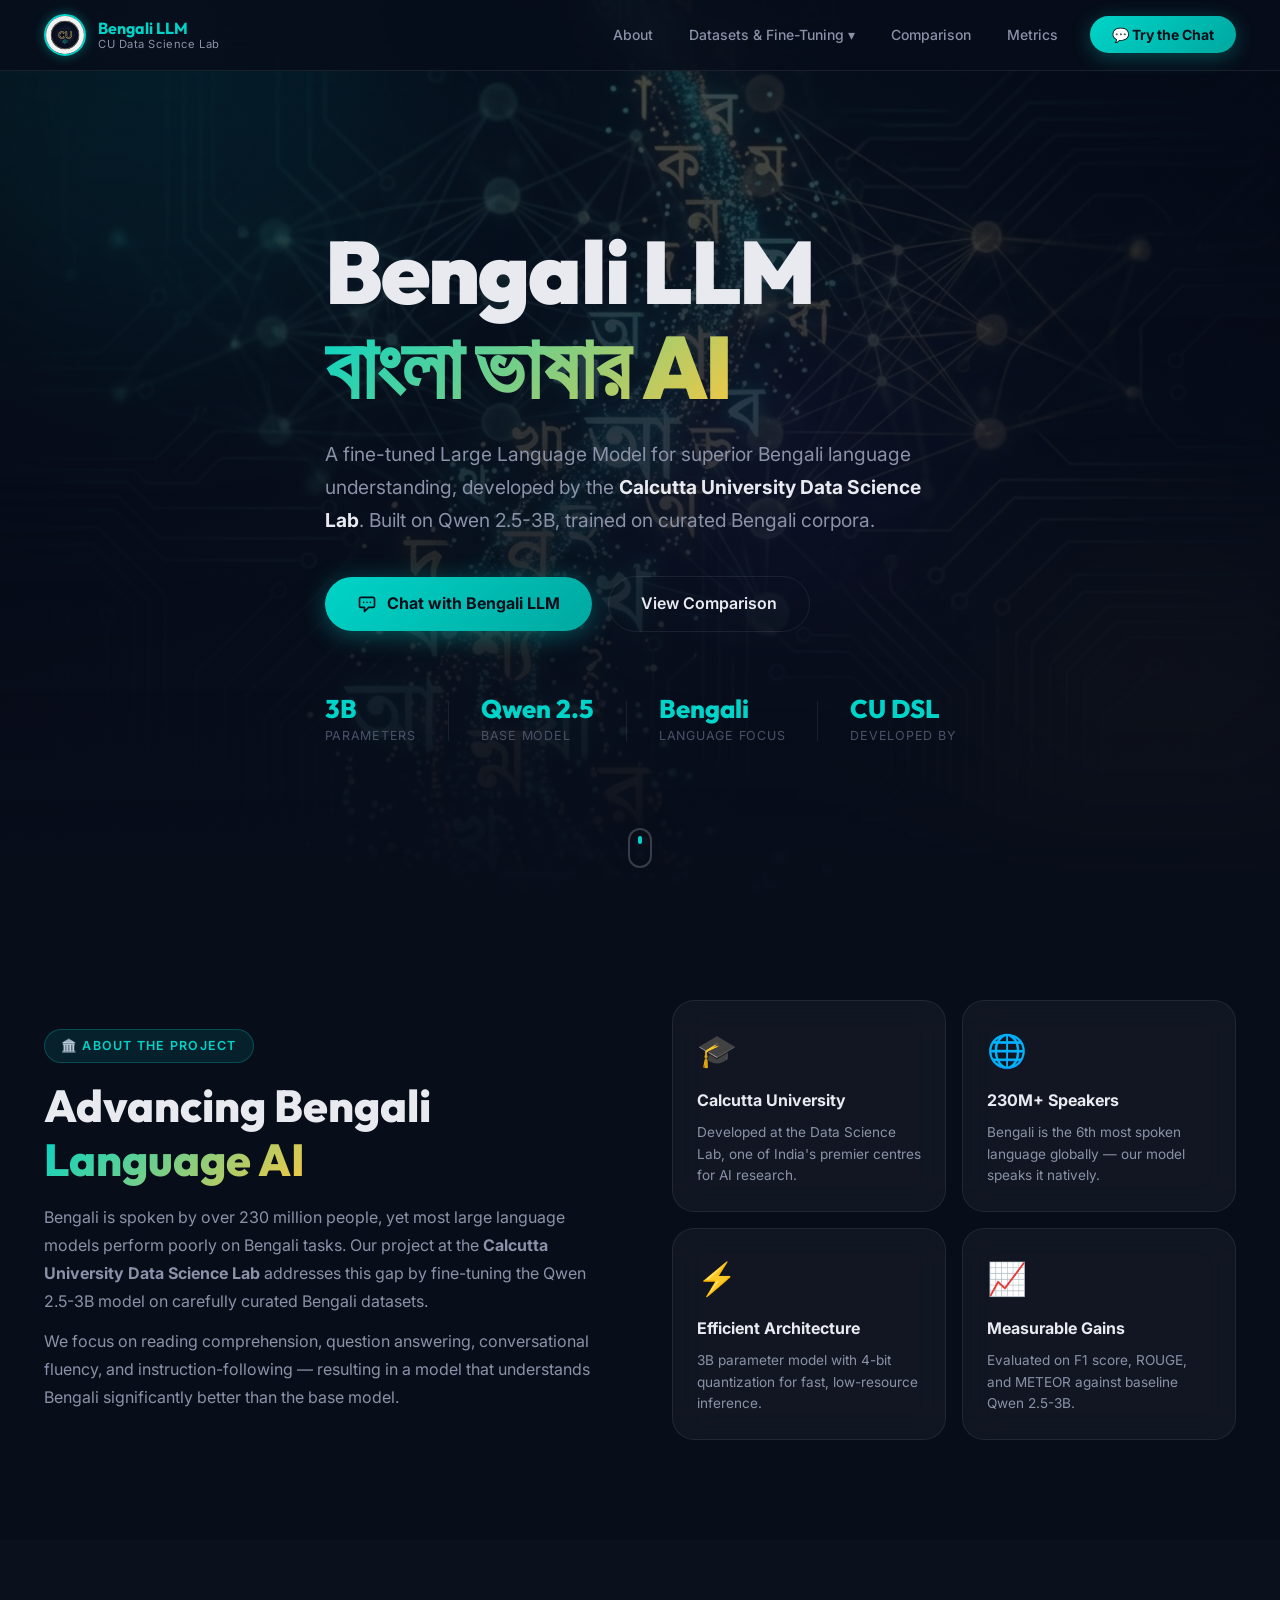
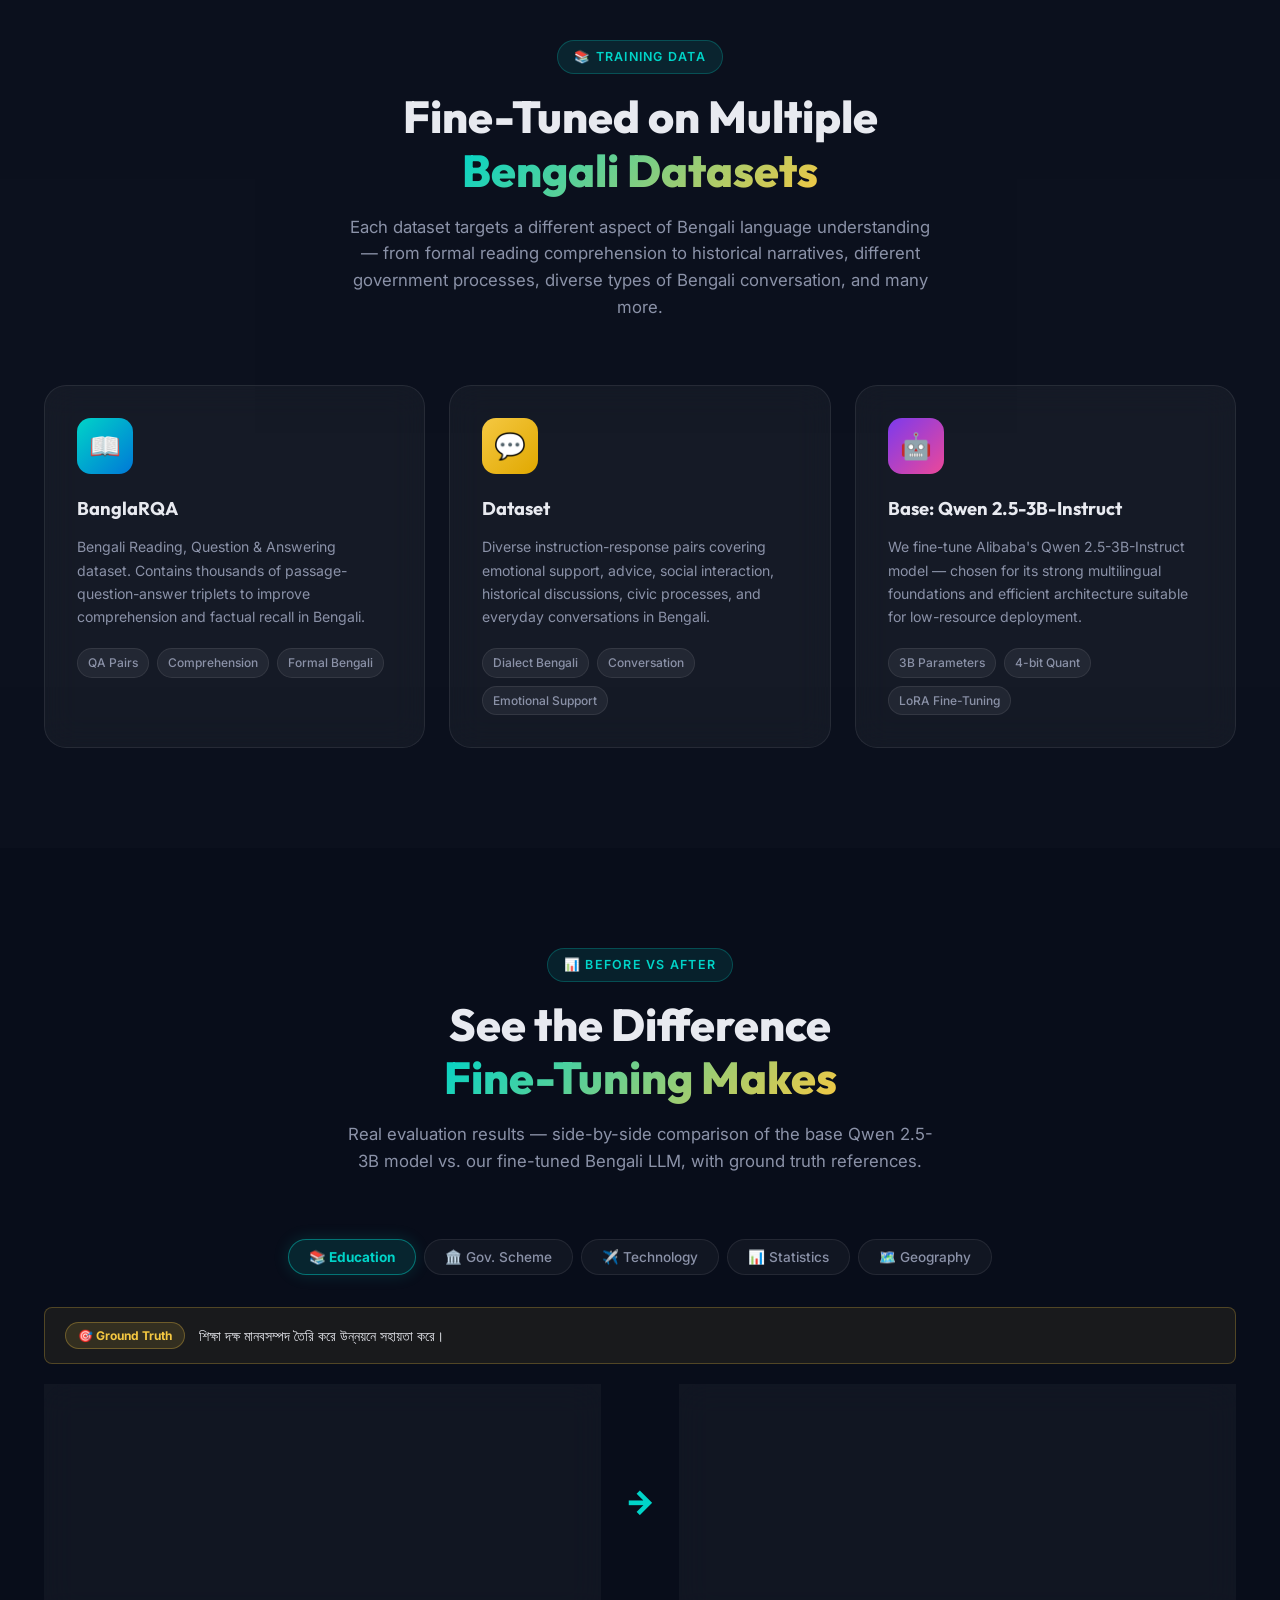
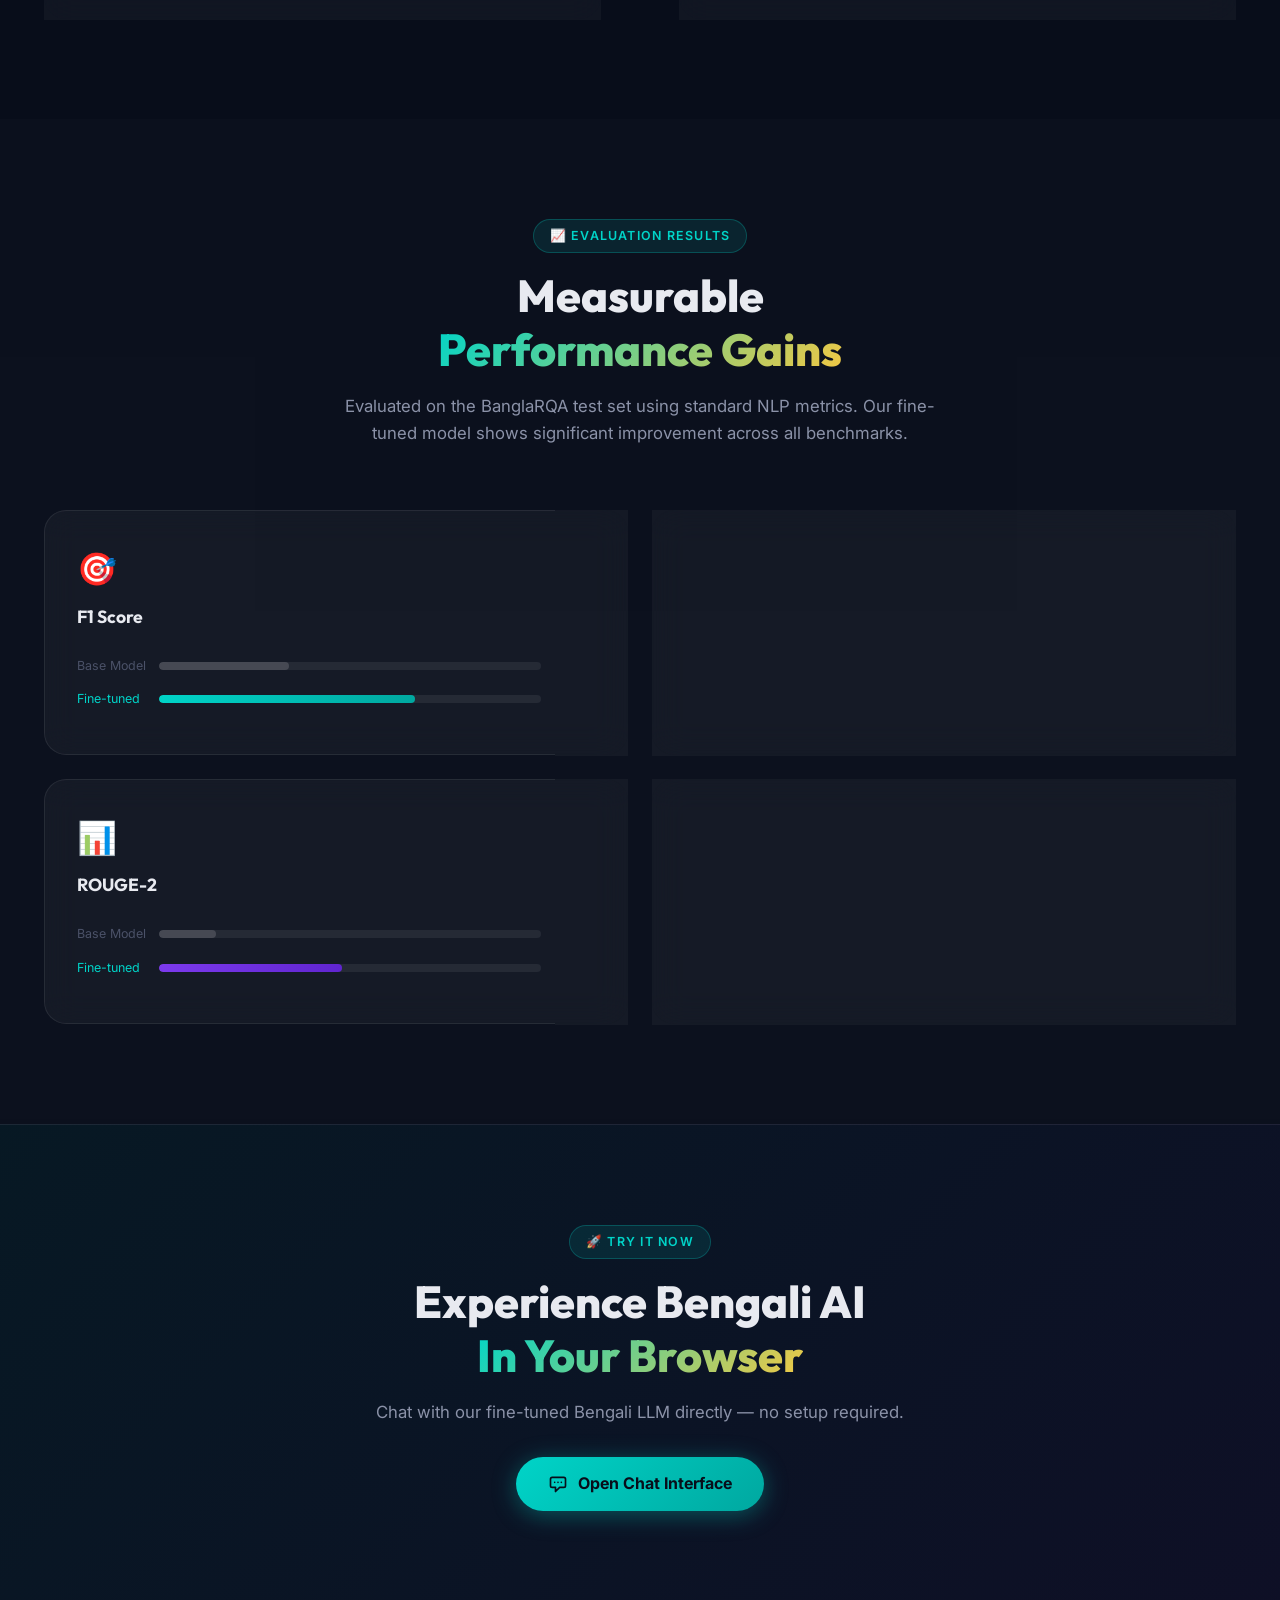
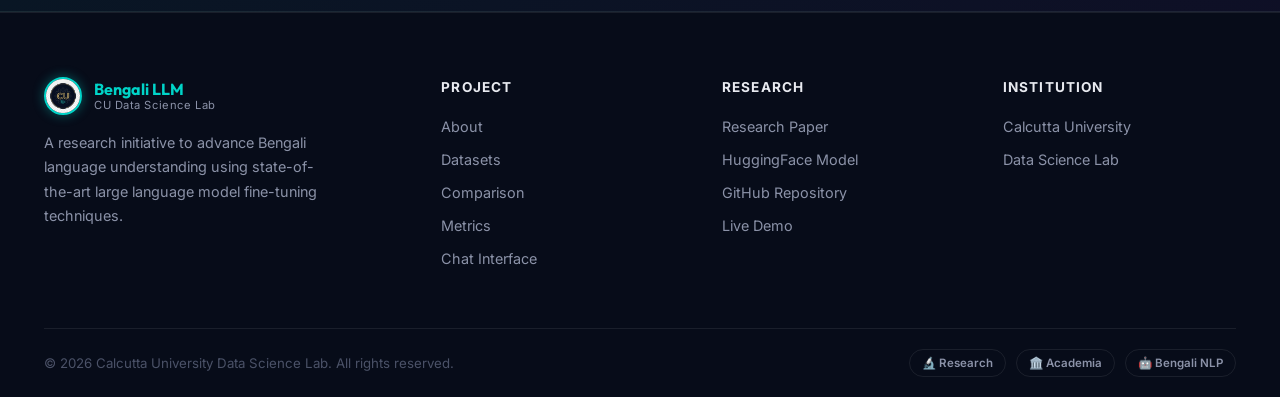
==== pages/index.html @ eea2004f "Frontend code" ====
<!DOCTYPE html>
<html lang="en">
<head>
  <meta charset="UTF-8" />
  <meta name="viewport" content="width=device-width, initial-scale=1.0" />
  <meta name="description" content="Bengali LLM — A fine-tuned large language model for Bengali language understanding, developed by the Calcutta University Data Science Lab." />
  <title>Bengali LLM | Calcutta University Data Science Lab</title>
  <link rel="stylesheet" href="../styles/styles.css" />
  <link rel="stylesheet" href="../styles/landing.css" />
</head>
<body>

<!-- ── Background Blobs ──────────────────────────────────── -->
<div class="bg-blobs" aria-hidden="true">
  <div class="blob blob-1"></div>
  <div class="blob blob-2"></div>
  <div class="blob blob-3"></div>
</div>

<!-- ── Navigation ────────────────────────────────────────── -->
<nav class="navbar" id="navbar" role="navigation" aria-label="Main navigation">
  <div class="container nav-inner">
    <a href="index.html" class="nav-logo" id="nav-logo">
      <img src="../assets/cu-logo.png" alt="Calcutta University Logo" id="nav-logo-img" />
      <div class="nav-logo-text">
        <span>Bengali LLM</span>
        <span>CU Data Science Lab</span>
      </div>
    </a>
    <ul class="nav-menu" id="nav-menu" role="menubar">
      <li class="nav-item" role="none">
        <a href="#about" class="nav-link" role="menuitem">About</a>
      </li>
      <li class="nav-item" role="none">
        <a href="#datasets" class="nav-link" role="menuitem" aria-haspopup="true">
          Datasets &amp; Fine-Tuning ▾
        </a>
        <div class="dropdown-menu" role="menu" aria-label="Datasets submenu">
          <a href="#datasets" class="dropdown-item" role="menuitem" id="dd-banglarqa">
            <div class="dropdown-item-icon">📚</div>
            <div class="dropdown-item-text">
              <strong>BanglaRQA Dataset</strong>
              <span>Bengali reading comprehension &amp; QA pairs</span>
            </div>
          </a>
          <a href="#datasets" class="dropdown-item" role="menuitem" id="dd-comm">
            <div class="dropdown-item-icon">💬</div>
            <div class="dropdown-item-text">
              <strong>Bengali Instruction Dataset</strong>
              <span>Diverse Bengali conversations &amp; instructions</span>
            </div>
          </a>
          <a href="#datasets" class="dropdown-item" role="menuitem" id="dd-alpaca">
            <div class="dropdown-item-icon">🦙</div>
            <div class="dropdown-item-text">
              <strong>Alpaca-Style Instructions</strong>
              <span>Instruction-following fine-tuning data</span>
            </div>
          </a>
          <a href="#datasets" class="dropdown-item" role="menuitem" id="dd-model">
            <div class="dropdown-item-icon">🤖</div>
            <div class="dropdown-item-text">
              <strong>Base Model: Qwen 2.5-3B</strong>
              <span>Fine-tuned on Bengali corpora</span>
            </div>
          </a>
        </div>
      </li>
      <li class="nav-item" role="none">
        <a href="#comparison" class="nav-link" role="menuitem">Comparison</a>
      </li>
      <li class="nav-item" role="none">
        <a href="#metrics" class="nav-link" role="menuitem">Metrics</a>
      </li>
      <li role="none">
        <a href="chat.html" class="btn-chat-nav" id="nav-chat-btn" role="menuitem">
          💬 Try the Chat
        </a>
      </li>
    </ul>
    <button class="hamburger" id="hamburger-btn" aria-label="Open menu" aria-expanded="false">
      <span></span><span></span><span></span>
    </button>
  </div>
</nav>

<!-- Mobile Nav Overlay -->
<div class="mobile-overlay" id="mobile-overlay" aria-hidden="true">
  <button class="mobile-close" id="mobile-close-btn" aria-label="Close menu">✕</button>
  <ul>
    <li><a href="#about"      class="mobile-link" id="m-about">About</a></li>
    <li><a href="#datasets"   class="mobile-link" id="m-datasets">Datasets &amp; Fine-Tuning</a></li>
    <li><a href="#comparison" class="mobile-link" id="m-comparison">Comparison</a></li>
    <li><a href="#metrics"    class="mobile-link" id="m-metrics">Metrics</a></li>
    <li><a href="chat.html"   class="btn-primary mobile-cta" id="m-chat">💬 Try the Chat</a></li>
  </ul>
</div>

<main>

  <!-- ── Hero ──────────────────────────────────────────────── -->
  <section class="hero-section" id="home" aria-label="Hero">
    <div class="hero-bg">
      <img src="../assets/hero-banner.png" alt="" aria-hidden="true" id="hero-bg-img" />
      <div class="hero-overlay"></div>
    </div>
    <div class="container hero-content">
      <h1 class="hero-title animate-fade-up delay-1">
        Bengali LLM<br />
        <span class="gradient-text">বাংলা ভাষার AI</span>
      </h1>
      <p class="hero-subtitle animate-fade-up delay-2">
        A fine-tuned Large Language Model for superior Bengali language understanding,
        developed by the <strong>Calcutta University Data Science Lab</strong>.
        Built on Qwen 2.5-3B, trained on curated Bengali corpora.
      </p>
      <div class="hero-actions animate-fade-up delay-3">
        <a href="chat.html" class="btn-primary" id="hero-chat-btn">
          <svg width="20" height="20" fill="none" viewBox="0 0 24 24" stroke="currentColor"><path stroke-linecap="round" stroke-linejoin="round" stroke-width="2" d="M8 10h.01M12 10h.01M16 10h.01M9 16H5a2 2 0 01-2-2V6a2 2 0 012-2h14a2 2 0 012 2v8a2 2 0 01-2 2h-5l-5 5v-5z"/></svg>
          Chat with Bengali LLM
        </a>
        <a href="#comparison" class="btn-secondary" id="hero-compare-btn">View Comparison</a>
      </div>
      <div class="hero-stats animate-fade-up delay-4">
        <div class="hero-stat">
          <span class="hero-stat-val">3B</span>
          <span class="hero-stat-label">Parameters</span>
        </div>
        <div class="hero-stat-divider"></div>
        <div class="hero-stat">
          <span class="hero-stat-val">Qwen 2.5</span>
          <span class="hero-stat-label">Base Model</span>
        </div>
        <div class="hero-stat-divider"></div>
        <div class="hero-stat">
          <span class="hero-stat-val">Bengali</span>
          <span class="hero-stat-label">Language Focus</span>
        </div>
        <div class="hero-stat-divider"></div>
        <div class="hero-stat">
          <span class="hero-stat-val">CU DSL</span>
          <span class="hero-stat-label">Developed By</span>
        </div>
      </div>
    </div>
    <div class="hero-scroll-indicator" aria-hidden="true"><span></span></div>
  </section>

  <!-- ── About ──────────────────────────────────────────────── -->
  <section class="section" id="about" aria-label="About">
    <div class="container">
      <div class="about-grid">
        <div class="about-text">
          <span class="section-label">🏛️ About the Project</span>
          <h2 class="section-title">Advancing Bengali<br /><span class="gradient-text">Language AI</span></h2>
          <p class="about-description">
            Bengali is spoken by over 230 million people, yet most large language models
            perform poorly on Bengali tasks. Our project at the <strong>Calcutta University
            Data Science Lab</strong> addresses this gap by fine-tuning the Qwen 2.5-3B
            model on carefully curated Bengali datasets.
          </p>
          <p class="about-description" style="margin-top:12px;">
            We focus on reading comprehension, question answering, conversational fluency,
            and instruction-following — resulting in a model
            that understands Bengali significantly better than the base model.
          </p>
        </div>
        <div class="about-cards">
          <div class="about-card glass-card" id="about-card-1">
            <div class="about-card-icon">🎓</div>
            <h3>Calcutta University</h3>
            <p>Developed at the Data Science Lab, one of India's premier centres for AI research.</p>
          </div>
          <div class="about-card glass-card" id="about-card-2">
            <div class="about-card-icon">🌐</div>
            <h3>230M+ Speakers</h3>
            <p>Bengali is the 6th most spoken language globally — our model speaks it natively.</p>
          </div>
          <div class="about-card glass-card" id="about-card-3">
            <div class="about-card-icon">⚡</div>
            <h3>Efficient Architecture</h3>
            <p>3B parameter model with 4-bit quantization for fast, low-resource inference.</p>
          </div>
          <div class="about-card glass-card" id="about-card-4">
            <div class="about-card-icon">📈</div>
            <h3>Measurable Gains</h3>
            <p>Evaluated on F1 score, ROUGE, and METEOR against baseline Qwen 2.5-3B.</p>
          </div>
        </div>
      </div>
    </div>
  </section>

  <!-- ── Datasets ────────────────────────────────────────────── -->
  <section class="section section-alt" id="datasets" aria-label="Datasets and fine-tuning">
    <div class="container">
      <div class="section-header center">
        <span class="section-label">📚 Training Data</span>
        <h2 class="section-title">Fine-Tuned on Multiple<br /><span class="gradient-text">Bengali Datasets</span></h2>
        <p class="section-subtitle center-text">
          Each dataset targets a different aspect of Bengali language understanding —
          from formal reading comprehension to historical narratives, different government
          processes, diverse types of Bengali conversation, and many more.
        </p>
      </div>
      <div class="datasets-grid">
        <div class="dataset-card glass-card" id="dataset-banglarqa">
          <div class="dataset-badge">Primary Dataset</div>
          <div class="dataset-icon" style="background: linear-gradient(135deg,#00d4c8,#0078d7);">📖</div>
          <h3>BanglaRQA</h3>
          <p>Bengali Reading, Question &amp; Answering dataset. Contains thousands of passage-question-answer triplets to improve comprehension and factual recall in Bengali.</p>
          <div class="dataset-tags">
            <span class="tag">QA Pairs</span>
            <span class="tag">Comprehension</span>
            <span class="tag">Formal Bengali</span>
          </div>
        </div>
        <div class="dataset-card glass-card" id="dataset-comm">
          <div class="dataset-icon" style="background: linear-gradient(135deg,#f5c842,#e0a800);">💬</div>
          <h3>Dataset</h3>
          <p>Diverse instruction-response pairs covering emotional support, advice, social interaction,
             historical discussions, civic processes, and everyday conversations in Bengali.</p>
          <div class="dataset-tags">
            <span class="tag">Dialect Bengali</span>
            <span class="tag">Conversation</span>
            <span class="tag">Emotional Support</span>
          </div>
        </div>
        <div class="dataset-card glass-card" id="dataset-model">
          <div class="dataset-icon" style="background: linear-gradient(135deg,#7c3aed,#ec4899);">🤖</div>
          <h3>Base: Qwen 2.5-3B-Instruct</h3>
          <p>We fine-tune Alibaba's Qwen 2.5-3B-Instruct model — chosen for its strong multilingual foundations and efficient architecture suitable for low-resource deployment.</p>
          <div class="dataset-tags">
            <span class="tag">3B Parameters</span>
            <span class="tag">4-bit Quant</span>
            <span class="tag">LoRA Fine-Tuning</span>
          </div>
        </div>
      </div>
    </div>
  </section>

  <!-- ── Comparison ─────────────────────────────────────────── -->
  <section class="section" id="comparison" aria-label="Before vs after comparison">
    <div class="container">
      <div class="section-header center">
        <span class="section-label">📊 Before vs After</span>
        <h2 class="section-title">See the Difference<br /><span class="gradient-text">Fine-Tuning Makes</span></h2>
        <p class="section-subtitle center-text">
          Real evaluation results — side-by-side comparison of the base Qwen 2.5-3B
          model vs. our fine-tuned Bengali LLM, with ground truth references.
        </p>
      </div>

      <!-- Tabs -->
      <div class="comp-tabs" role="tablist" aria-label="Comparison examples">
        <button class="comp-tab active" id="comp-tab-1" role="tab" aria-selected="true"  aria-controls="comp-panel-1" data-tab="1">📚 Education</button>
        <button class="comp-tab"        id="comp-tab-2" role="tab" aria-selected="false" aria-controls="comp-panel-2" data-tab="2">🏛️ Gov. Scheme</button>
        <button class="comp-tab"        id="comp-tab-3" role="tab" aria-selected="false" aria-controls="comp-panel-3" data-tab="3">✈️ Technology</button>
        <button class="comp-tab"        id="comp-tab-4" role="tab" aria-selected="false" aria-controls="comp-panel-4" data-tab="4">📊 Statistics</button>
        <button class="comp-tab"        id="comp-tab-5" role="tab" aria-selected="false" aria-controls="comp-panel-5" data-tab="5">🗺️ Geography</button>
      </div>

      <!-- Panel 1 · Education (Q1) ─────────────────────────── -->
      <div class="comp-panel active" id="comp-panel-1" role="tabpanel" aria-labelledby="comp-tab-1">
        <div class="comp-ground-truth">
          <span class="gt-label">🎯 Ground Truth</span>
          <span class="gt-text">শিক্ষা দক্ষ মানবসম্পদ তৈরি করে উন্নয়নে সহায়তা করে।</span>
        </div>
        <div class="comp-cards">
          <div class="comp-card glass-card before">
            <div class="comp-card-header">
              <span class="comp-label before-label">⚠️ Before Fine-Tuning</span>
              <span class="comp-model">Qwen 2.5-3B Base</span>
            </div>
            <div class="comp-prompt"><strong>Q:</strong> পশ্চিমবঙ্গের উন্নয়নে শিক্ষার ভূমিকা কী নামে পরিচিত?</div>
            <div class="comp-response">
              <p>পশ্চিমবঙ্গের উন্নয়নে শিক্ষার ভূমিকা <strong>"সৌন্দর্য"</strong> নামে পরিচিত।</p>
              <div class="comp-issues">
                <span>⚠️ Hallucination</span>
                <span>⚠️ Factually wrong</span>
                <span>⚠️ Nonsensical answer</span>
              </div>
            </div>
          </div>
          <div class="comp-arrow" aria-hidden="true">→</div>
          <div class="comp-card glass-card after">
            <div class="comp-card-header">
              <span class="comp-label after-label">✅ After Fine-Tuning</span>
              <span class="comp-model">Bengali LLM (CU DSL)</span>
            </div>
            <div class="comp-prompt"><strong>Q:</strong> পশ্চিমবঙ্গের উন্নয়নে শিক্ষার ভূমিকা কী নামে পরিচিত?</div>
            <div class="comp-response">
              <p>শিক্ষা দক্ষ মানবসম্পদ তৈরি করে উন্নয়নে সহায়তা করে।</p>
              <div class="comp-gains">
                <span>✅ Exact match</span>
                <span>✅ Factually correct</span>
                <span>✅ Pure Bengali</span>
              </div>
            </div>
          </div>
        </div>
      </div>

      <!-- Panel 2 · Gov. Scheme (Q2) ──────────────────────── -->
      <div class="comp-panel" id="comp-panel-2" role="tabpanel" aria-labelledby="comp-tab-2" hidden>
        <div class="comp-ground-truth">
          <span class="gt-label">🎯 Ground Truth</span>
          <span class="gt-text">রূপশ্রী প্রকল্প হলো দরিদ্র পরিবারের মেয়েদের বিবাহ সহায়তা প্রকল্প।</span>
        </div>
        <div class="comp-cards">
          <div class="comp-card glass-card before">
            <div class="comp-card-header">
              <span class="comp-label before-label">⚠️ Before Fine-Tuning</span>
              <span class="comp-model">Qwen 2.5-3B Base</span>
            </div>
            <div class="comp-prompt"><strong>Q:</strong> রূপশ্রী প্রকল্প কী নামে পরিচিত?</div>
            <div class="comp-response">
              <p>রূপশ্রী প্রকল্প জয়প্রabinath Thakur কর্তৃক পরিচিত <strong>"জয়প্রabinath Thakur প্রকল্প"</strong> নামে পরিচিত।</p>
              <div class="comp-issues">
                <span>⚠️ Garbled text</span>
                <span>⚠️ Hallucinated name</span>
                <span>⚠️ Completely wrong</span>
              </div>
            </div>
          </div>
          <div class="comp-arrow" aria-hidden="true">→</div>
          <div class="comp-card glass-card after">
            <div class="comp-card-header">
              <span class="comp-label after-label">✅ After Fine-Tuning</span>
              <span class="comp-model">Bengali LLM (CU DSL)</span>
            </div>
            <div class="comp-prompt"><strong>Q:</strong> রূপশ্রী প্রকল্প কী নামে পরিচিত?</div>
            <div class="comp-response">
              <p>রূপশ্রী প্রকল্প হলো দরিদ্র পরিবারের মেয়েদের বিবাহ সহায়তা প্রকল্প।</p>
              <div class="comp-gains">
                <span>✅ Exact match</span>
                <span>✅ Correct scheme info</span>
                <span>✅ No hallucination</span>
              </div>
            </div>
          </div>
        </div>
      </div>

      <!-- Panel 3 · Technology / AI (Q5) ─────────────────── -->
      <div class="comp-panel" id="comp-panel-3" role="tabpanel" aria-labelledby="comp-tab-3" hidden>
        <div class="comp-ground-truth">
          <span class="gt-label">🎯 Ground Truth</span>
          <span class="gt-text">নিরাপদ রুট নির্ধারণ এবং ঝুঁকি কমাতে সাহায্য করে।</span>
        </div>
        <div class="comp-cards">
          <div class="comp-card glass-card before">
            <div class="comp-card-header">
              <span class="comp-label before-label">⚠️ Before Fine-Tuning</span>
              <span class="comp-model">Qwen 2.5-3B Base</span>
            </div>
            <div class="comp-prompt"><strong>Q:</strong> কৃত্রিম বুদ্ধিমত্তা কীভাবে বিমান চলাচলে সাহায্য করে?</div>
            <div class="comp-response">
              <p>কৃত্রিম বুদ্ধিমত্তা বিমান চলাচলে সাহায্য করে এমন <strong>ইনস্টাগ্রাম এবং আইন্সপেরিয়াম অ্যালগরিদম</strong> ব্যবহার করে…</p>
              <div class="comp-issues">
                <span>⚠️ Fabricated terms</span>
                <span>⚠️ "Instagram" hallucination</span>
                <span>⚠️ Incoherent</span>
              </div>
            </div>
          </div>
          <div class="comp-arrow" aria-hidden="true">→</div>
          <div class="comp-card glass-card after">
            <div class="comp-card-header">
              <span class="comp-label after-label">✅ After Fine-Tuning</span>
              <span class="comp-model">Bengali LLM (CU DSL)</span>
            </div>
            <div class="comp-prompt"><strong>Q:</strong> কৃত্রিম বুদ্ধিমত্তা কীভাবে বিমান চলাচলে সাহায্য করে?</div>
            <div class="comp-response">
              <p>নিরাপদ রুট নির্ধারণ এবং ঝুঁকি কমাতে সাহায্য করে।</p>
              <div class="comp-gains">
                <span>✅ Exact match</span>
                <span>✅ Precise &amp; factual</span>
                <span>✅ No hallucination</span>
              </div>
            </div>
          </div>
        </div>
      </div>

      <!-- Panel 4 · Statistics (Q9) ───────────────────────── -->
      <div class="comp-panel" id="comp-panel-4" role="tabpanel" aria-labelledby="comp-tab-4" hidden>
        <div class="comp-ground-truth">
          <span class="gt-label">🎯 Ground Truth</span>
          <span class="gt-text">৯,১৩,৪৭,৭৩৬</span>
        </div>
        <div class="comp-cards">
          <div class="comp-card glass-card before">
            <div class="comp-card-header">
              <span class="comp-label before-label">⚠️ Before Fine-Tuning</span>
              <span class="comp-model">Qwen 2.5-3B Base</span>
            </div>
            <div class="comp-prompt"><strong>Q:</strong> ২০১১ সালে পশ্চিমবঙ্গের জনসংখ্যা কত ছিল?</div>
            <div class="comp-response">
              <p>2011 সালে পশ্চিমবঙ্গের জনসংখ্যা <strong>94.3 লাখ</strong> ছিল।</p>
              <div class="comp-issues">
                <span>⚠️ Wrong figure</span>
                <span>⚠️ Off by ~10×</span>
                <span>⚠️ Mixed English digits</span>
              </div>
            </div>
          </div>
          <div class="comp-arrow" aria-hidden="true">→</div>
          <div class="comp-card glass-card after">
            <div class="comp-card-header">
              <span class="comp-label after-label">✅ After Fine-Tuning</span>
              <span class="comp-model">Bengali LLM (CU DSL)</span>
            </div>
            <div class="comp-prompt"><strong>Q:</strong> ২০১১ সালে পশ্চিমবঙ্গের জনসংখ্যা কত ছিল?</div>
            <div class="comp-response">
              <p>৯,১৩,৪৭,৭৩৬</p>
              <div class="comp-gains">
                <span>✅ Exact census figure</span>
                <span>✅ Bengali numerals</span>
                <span>✅ Precise match</span>
              </div>
            </div>
          </div>
        </div>
      </div>

      <!-- Panel 5 · Geography (Q10) ───────────────────────── -->
      <div class="comp-panel" id="comp-panel-5" role="tabpanel" aria-labelledby="comp-tab-5" hidden>
        <div class="comp-ground-truth">
          <span class="gt-label">🎯 Ground Truth</span>
          <span class="gt-text">দার্জিলিং জেলার সদর শহর।</span>
        </div>
        <div class="comp-cards">
          <div class="comp-card glass-card before">
            <div class="comp-card-header">
              <span class="comp-label before-label">⚠️ Before Fine-Tuning</span>
              <span class="comp-model">Qwen 2.5-3B Base</span>
            </div>
            <div class="comp-prompt"><strong>Q:</strong> দার্জিলিং শহর কীসের সদর সম্পর্কে কী জানা যায়?</div>
            <div class="comp-response">
              <p>দার্জিলিং শহর ভারতের একটি গ্রাম বা শহর ছিল, যা আজ <strong>ইংল্যান্ডের একটি শহর</strong> হয়ে যায়।</p>
              <div class="comp-issues">
                <span>⚠️ Factually absurd</span>
                <span>⚠️ Claims it's in England</span>
                <span>⚠️ Complete hallucination</span>
              </div>
            </div>
          </div>
          <div class="comp-arrow" aria-hidden="true">→</div>
          <div class="comp-card glass-card after">
            <div class="comp-card-header">
              <span class="comp-label after-label">✅ After Fine-Tuning</span>
              <span class="comp-model">Bengali LLM (CU DSL)</span>
            </div>
            <div class="comp-prompt"><strong>Q:</strong> দার্জিলিং শহর কীসের সদর সম্পর্কে কী জানা যায়?</div>
            <div class="comp-response">
              <p>দার্জিলিং জেলার সদর শহর।</p>
              <div class="comp-gains">
                <span>✅ Exact match</span>
                <span>✅ Geographically accurate</span>
                <span>✅ Grounded response</span>
              </div>
            </div>
          </div>
        </div>
      </div>

    </div>
  </section>

  <!-- ── Metrics ─────────────────────────────────────────────── -->
  <section class="section section-alt" id="metrics" aria-label="Evaluation metrics">
    <div class="container">
      <div class="section-header center">
        <span class="section-label">📈 Evaluation Results</span>
        <h2 class="section-title">Measurable<br /><span class="gradient-text">Performance Gains</span></h2>
        <p class="section-subtitle center-text">
          Evaluated on the BanglaRQA test set using standard NLP metrics.
          Our fine-tuned model shows significant improvement across all benchmarks.
        </p>
      </div>
      <div class="metrics-grid">
        <div class="metric-card glass-card" id="metric-f1">
          <div class="metric-icon" style="color:var(--accent-teal);">🎯</div>
          <div class="metric-label">F1 Score</div>
          <div class="metric-comparison">
            <div class="metric-bar-group">
              <span class="metric-model-label">Base Model</span>
              <div class="metric-bar-track"><div class="metric-bar" style="--fill: 34%; background: rgba(255,255,255,0.15);" data-value="34%"></div></div>
              <span class="metric-val muted">34%</span>
            </div>
            <div class="metric-bar-group">
              <span class="metric-model-label accent">Fine-tuned</span>
              <div class="metric-bar-track"><div class="metric-bar" style="--fill: 67%; background: linear-gradient(90deg, var(--accent-teal), #00a8a0);" data-value="67%"></div></div>
              <span class="metric-val">67%</span>
            </div>
          </div>
        </div>
        <div class="metric-card glass-card" id="metric-rouge1">
          <div class="metric-icon" style="color:var(--accent-gold);">📝</div>
          <div class="metric-label">ROUGE-1</div>
          <div class="metric-comparison">
            <div class="metric-bar-group">
              <span class="metric-model-label">Base Model</span>
              <div class="metric-bar-track"><div class="metric-bar" style="--fill: 28%; background: rgba(255,255,255,0.15);" data-value="28%"></div></div>
              <span class="metric-val muted">28%</span>
            </div>
            <div class="metric-bar-group">
              <span class="metric-model-label accent">Fine-tuned</span>
              <div class="metric-bar-track"><div class="metric-bar" style="--fill: 62%; background: linear-gradient(90deg, var(--accent-gold), #e0a800);" data-value="62%"></div></div>
              <span class="metric-val gold">62%</span>
            </div>
          </div>
        </div>
        <div class="metric-card glass-card" id="metric-rouge2">
          <div class="metric-icon" style="color:var(--accent-purple);">📊</div>
          <div class="metric-label">ROUGE-2</div>
          <div class="metric-comparison">
            <div class="metric-bar-group">
              <span class="metric-model-label">Base Model</span>
              <div class="metric-bar-track"><div class="metric-bar" style="--fill: 15%; background: rgba(255,255,255,0.15);" data-value="15%"></div></div>
              <span class="metric-val muted">15%</span>
            </div>
            <div class="metric-bar-group">
              <span class="metric-model-label accent">Fine-tuned</span>
              <div class="metric-bar-track"><div class="metric-bar" style="--fill: 48%; background: linear-gradient(90deg, var(--accent-purple), #6025d0);" data-value="48%"></div></div>
              <span class="metric-val purple">48%</span>
            </div>
          </div>
        </div>
        <div class="metric-card glass-card" id="metric-meteor">
          <div class="metric-icon" style="color:var(--accent-pink);">☄️</div>
          <div class="metric-label">METEOR</div>
          <div class="metric-comparison">
            <div class="metric-bar-group">
              <span class="metric-model-label">Base Model</span>
              <div class="metric-bar-track"><div class="metric-bar" style="--fill: 22%; background: rgba(255,255,255,0.15);" data-value="22%"></div></div>
              <span class="metric-val muted">22%</span>
            </div>
            <div class="metric-bar-group">
              <span class="metric-model-label accent">Fine-tuned</span>
              <div class="metric-bar-track"><div class="metric-bar" style="--fill: 54%; background: linear-gradient(90deg, var(--accent-pink), #c2185b);" data-value="54%"></div></div>
              <span class="metric-val pink">54%</span>
            </div>
          </div>
        </div>
      </div>
    </div>
  </section>

  <!-- ── CTA ────────────────────────────────────────────────── -->
  <section class="cta-section" id="cta" aria-label="Call to action">
    <div class="container cta-content">
      <span class="section-label">🚀 Try It Now</span>
      <h2 class="section-title">Experience Bengali AI<br /><span class="gradient-text">In Your Browser</span></h2>
      <p>Chat with our fine-tuned Bengali LLM directly — no setup required.</p>
      <a href="chat.html" class="btn-primary" id="cta-chat-btn">
        <svg width="20" height="20" fill="none" viewBox="0 0 24 24" stroke="currentColor"><path stroke-linecap="round" stroke-linejoin="round" stroke-width="2" d="M8 10h.01M12 10h.01M16 10h.01M9 16H5a2 2 0 01-2-2V6a2 2 0 012-2h14a2 2 0 012 2v8a2 2 0 01-2 2h-5l-5 5v-5z"/></svg>
        Open Chat Interface
      </a>
    </div>
  </section>

</main>

<!-- ── Footer ─────────────────────────────────────────────── -->
<footer class="footer" role="contentinfo">
  <div class="container">
    <div class="footer-main">
      <div class="footer-brand">
        <a href="index.html" class="nav-logo" id="footer-logo">
          <img src="../assets/cu-logo.png" alt="CU DSL Logo" style="width:38px;height:38px;border-radius:50%;border:2px solid var(--accent-teal);" />
          <div class="nav-logo-text">
            <span>Bengali LLM</span>
            <span>CU Data Science Lab</span>
          </div>
        </a>
        <p>A research initiative to advance Bengali language understanding using state-of-the-art large language model fine-tuning techniques.</p>
      </div>
      <div class="footer-col">
        <h4>Project</h4>
        <ul>
          <li><a href="#about"      id="footer-about">About</a></li>
          <li><a href="#datasets"   id="footer-datasets">Datasets</a></li>
          <li><a href="#comparison" id="footer-comparison">Comparison</a></li>
          <li><a href="#metrics"    id="footer-metrics">Metrics</a></li>
          <li><a href="chat.html"   id="footer-chat">Chat Interface</a></li>
        </ul>
      </div>
      <div class="footer-col">
        <h4>Research</h4>
        <ul>
          <li><a href="#" id="footer-paper">Research Paper</a></li>
          <li><a href="#" id="footer-hf">HuggingFace Model</a></li>
          <li><a href="#" id="footer-github">GitHub Repository</a></li>
          <li><a href="#" id="footer-demo">Live Demo</a></li>
        </ul>
      </div>
      <div class="footer-col">
        <h4>Institution</h4>
        <ul>
          <li><a href="https://www.caluniv.ac.in/academic/akcsit/AKC.html" target="_blank" rel="noopener" id="footer-cu">Calcutta University</a></li>
          <li><a href="https://www.caluniv.ac.in/academic/akcsit/AKC.html" target="_blank" rel="noopener" id="footer-dsl">Data Science Lab</a></li>
        </ul>
      </div>
    </div>
    <div class="footer-bottom">
      <p>&copy; 2026 Calcutta University Data Science Lab. All rights reserved.</p>
      <div class="footer-badges">
        <span class="badge">🔬 Research</span>
        <span class="badge">🏛️ Academia</span>
        <span class="badge">🤖 Bengali NLP</span>
      </div>
    </div>
  </div>
</footer>

<script src="../scripts/landing.js"></script>
</body>
</html>
---- styles/styles.css ----
/* ============================================================
   Bengali LLM — Calcutta University Data Science Lab
   Shared Stylesheet
   ============================================================ */

@import url('https://fonts.googleapis.com/css2?family=Inter:wght@300;400;500;600;700;800;900&family=Outfit:wght@300;400;500;600;700;800&display=swap');

/* ─── CSS Variables ──────────────────────────────────────── */
:root {
  --bg-primary:    #080d1a;
  --bg-secondary:  #0d1428;
  --bg-card:       rgba(255,255,255,0.04);
  --bg-card-hover: rgba(255,255,255,0.07);

  --accent-teal:   #00d4c8;
  --accent-gold:   #f5c842;
  --accent-purple: #7c3aed;
  --accent-pink:   #ec4899;

  --text-primary:  #e8eaf0;
  --text-secondary:#8b92a8;
  --text-muted:    #4b5268;

  --border:        rgba(255,255,255,0.08);
  --border-accent: rgba(0,212,200,0.3);

  --glow-teal:     0 0 30px rgba(0,212,200,0.25);
  --glow-gold:     0 0 30px rgba(245,200,66,0.2);

  --radius-sm:  8px;
  --radius-md:  14px;
  --radius-lg:  22px;
  --radius-xl:  32px;

  --transition: 0.3s cubic-bezier(0.4,0,0.2,1);
}

/* ─── Reset ──────────────────────────────────────────────── */
*, *::before, *::after { box-sizing: border-box; margin: 0; padding: 0; }
html { scroll-behavior: smooth; }
body {
  font-family: 'Inter', sans-serif;
  background: var(--bg-primary);
  color: var(--text-primary);
  line-height: 1.6;
  overflow-x: hidden;
}
a { text-decoration: none; color: inherit; }
img { max-width: 100%; display: block; }
button { cursor: pointer; border: none; outline: none; font-family: inherit; }
ul { list-style: none; }

/* ─── Scrollbar ──────────────────────────────────────────── */
::-webkit-scrollbar { width: 6px; }
::-webkit-scrollbar-track { background: var(--bg-primary); }
::-webkit-scrollbar-thumb { background: var(--accent-teal); border-radius: 3px; }
::-webkit-scrollbar-thumb:hover { background: var(--accent-gold); }

/* ─── Utility Classes ────────────────────────────────────── */
.container {
  max-width: 1240px;
  margin: 0 auto;
  padding: 0 24px;
}
.gradient-text {
  background: linear-gradient(135deg, var(--accent-teal), var(--accent-gold));
  -webkit-background-clip: text;
  -webkit-text-fill-color: transparent;
  background-clip: text;
}
.glass-card {
  background: var(--bg-card);
  border: 1px solid var(--border);
  border-radius: var(--radius-lg);
  backdrop-filter: blur(16px);
  -webkit-backdrop-filter: blur(16px);
  transition: background var(--transition), border-color var(--transition), transform var(--transition), box-shadow var(--transition);
}
.glass-card:hover {
  background: var(--bg-card-hover);
  border-color: var(--border-accent);
  transform: translateY(-4px);
  box-shadow: var(--glow-teal);
}

/* ─── Background Blobs ───────────────────────────────────── */
.bg-blobs {
  position: fixed;
  inset: 0;
  pointer-events: none;
  z-index: 0;
  overflow: hidden;
}
.blob {
  position: absolute;
  border-radius: 50%;
  filter: blur(100px);
  opacity: 0.18;
  animation: blobFloat 12s ease-in-out infinite alternate;
}
.blob-1 { width: 500px; height: 500px; background: var(--accent-teal);   top: -150px; left: -100px;  animation-delay: 0s; }
.blob-2 { width: 400px; height: 400px; background: var(--accent-gold);   bottom: -100px; right: -80px; animation-delay: -4s; }
.blob-3 { width: 300px; height: 300px; background: var(--accent-purple); top: 40%; left: 50%; animation-delay: -8s; }
@keyframes blobFloat {
  0%   { transform: translate(0,0) scale(1); }
  100% { transform: translate(40px, 30px) scale(1.1); }
}

/* ─── Navbar ─────────────────────────────────────────────── */
.navbar {
  position: fixed;
  top: 0; left: 0; right: 0;
  z-index: 1000;
  background: rgba(8,13,26,0.85);
  backdrop-filter: blur(20px);
  -webkit-backdrop-filter: blur(20px);
  border-bottom: 1px solid var(--border);
  transition: background var(--transition), box-shadow var(--transition);
}
.navbar.scrolled {
  background: rgba(8,13,26,0.97);
  box-shadow: 0 4px 32px rgba(0,0,0,0.4);
}
.nav-inner {
  display: flex;
  align-items: center;
  justify-content: space-between;
  height: 70px;
}
.nav-logo {
  display: flex;
  align-items: center;
  gap: 12px;
}
.nav-logo img {
  width: 42px;
  height: 42px;
  border-radius: 50%;
  border: 2px solid var(--accent-teal);
  box-shadow: 0 0 12px rgba(0,212,200,0.4);
}
.nav-logo-text {
  display: flex;
  flex-direction: column;
  line-height: 1.2;
}
.nav-logo-text span:first-child {
  font-family: 'Outfit', sans-serif;
  font-weight: 700;
  font-size: 1rem;
  color: var(--accent-teal);
}
.nav-logo-text span:last-child {
  font-size: 0.7rem;
  color: var(--text-secondary);
  letter-spacing: 0.05em;
}
.nav-menu {
  display: flex;
  align-items: center;
  gap: 4px;
}
.nav-link {
  padding: 8px 16px;
  border-radius: var(--radius-sm);
  font-size: 0.875rem;
  font-weight: 500;
  color: var(--text-secondary);
  transition: color var(--transition), background var(--transition);
  position: relative;
}
.nav-link:hover { color: var(--text-primary); background: rgba(255,255,255,0.05); }
.nav-link.active { color: var(--accent-teal); }

/* Dropdown */
.nav-item { position: relative; }
.dropdown-menu {
  position: absolute;
  top: calc(100% + 8px);
  left: 50%;
  transform: translateX(-50%) translateY(-8px);
  min-width: 260px;
  background: rgba(13,20,40,0.97);
  border: 1px solid var(--border);
  border-radius: var(--radius-md);
  backdrop-filter: blur(20px);
  padding: 8px;
  opacity: 0;
  pointer-events: none;
  transition: opacity var(--transition), transform var(--transition);
  z-index: 100;
}
.nav-item:hover .dropdown-menu {
  opacity: 1;
  pointer-events: all;
  transform: translateX(-50%) translateY(0);
}
.dropdown-item {
  display: flex;
  align-items: flex-start;
  gap: 12px;
  padding: 10px 12px;
  border-radius: var(--radius-sm);
  transition: background var(--transition);
  cursor: pointer;
}
.dropdown-item:hover { background: rgba(255,255,255,0.06); }
.dropdown-item-icon {
  width: 34px;
  height: 34px;
  border-radius: 8px;
  background: linear-gradient(135deg, var(--accent-teal), var(--accent-purple));
  display: flex;
  align-items: center;
  justify-content: center;
  flex-shrink: 0;
  font-size: 1rem;
}
.dropdown-item-text strong {
  display: block;
  font-size: 0.82rem;
  font-weight: 600;
  color: var(--text-primary);
  margin-bottom: 2px;
}
.dropdown-item-text span {
  font-size: 0.75rem;
  color: var(--text-secondary);
}

.btn-chat-nav {
  background: linear-gradient(135deg, var(--accent-teal), #00a8a0);
  color: #080d1a;
  font-weight: 700;
  font-size: 0.875rem;
  padding: 10px 22px;
  border-radius: 50px;
  transition: all var(--transition);
  box-shadow: 0 4px 20px rgba(0,212,200,0.3);
  margin-left: 12px;
}
.btn-chat-nav:hover {
  transform: translateY(-2px);
  box-shadow: 0 6px 28px rgba(0,212,200,0.45);
}

/* Mobile hamburger */
.hamburger {
  display: none;
  flex-direction: column;
  gap: 5px;
  background: none;
  padding: 6px;
  border-radius: 6px;
}
.hamburger span {
  display: block;
  width: 24px;
  height: 2px;
  background: var(--text-primary);
  border-radius: 2px;
  transition: all 0.3s;
}

/* ─── Buttons ────────────────────────────────────────────── */
.btn-primary {
  display: inline-flex;
  align-items: center;
  gap: 10px;
  background: linear-gradient(135deg, var(--accent-teal), #00a8a0);
  color: #080d1a;
  font-weight: 700;
  font-size: 1rem;
  padding: 14px 32px;
  border-radius: 50px;
  transition: all var(--transition);
  box-shadow: 0 4px 24px rgba(0,212,200,0.35);
}
.btn-primary:hover {
  transform: translateY(-3px);
  box-shadow: 0 8px 36px rgba(0,212,200,0.5);
}
.btn-secondary {
  display: inline-flex;
  align-items: center;
  gap: 10px;
  background: transparent;
  color: var(--text-primary);
  font-weight: 600;
  font-size: 1rem;
  padding: 14px 32px;
  border-radius: 50px;
  border: 1.5px solid var(--border);
  transition: all var(--transition);
}
.btn-secondary:hover {
  border-color: var(--accent-teal);
  color: var(--accent-teal);
  background: rgba(0,212,200,0.06);
  transform: translateY(-2px);
}
.btn-gold {
  background: linear-gradient(135deg, var(--accent-gold), #e0a800);
  color: #080d1a;
  font-weight: 700;
  font-size: 1rem;
  padding: 14px 32px;
  border-radius: 50px;
  transition: all var(--transition);
  box-shadow: 0 4px 24px rgba(245,200,66,0.3);
  display: inline-flex;
  align-items: center;
  gap: 10px;
}
.btn-gold:hover {
  transform: translateY(-3px);
  box-shadow: 0 8px 36px rgba(245,200,66,0.5);
}

/* ─── Section Titles ─────────────────────────────────────── */
.section-label {
  display: inline-flex;
  align-items: center;
  gap: 8px;
  background: rgba(0,212,200,0.1);
  border: 1px solid rgba(0,212,200,0.25);
  color: var(--accent-teal);
  font-size: 0.78rem;
  font-weight: 600;
  letter-spacing: 0.1em;
  text-transform: uppercase;
  padding: 6px 16px;
  border-radius: 50px;
  margin-bottom: 16px;
}
.section-title {
  font-family: 'Outfit', sans-serif;
  font-size: clamp(1.8rem, 4vw, 2.8rem);
  font-weight: 800;
  line-height: 1.2;
  margin-bottom: 16px;
}
.section-subtitle {
  font-size: 1.05rem;
  color: var(--text-secondary);
  max-width: 600px;
  margin-bottom: 48px;
}

/* ─── Footer ─────────────────────────────────────────────── */
.footer {
  border-top: 1px solid var(--border);
  background: rgba(8,13,26,0.95);
  position: relative;
  z-index: 10;
}
.footer-main {
  display: grid;
  grid-template-columns: 1.5fr 1fr 1fr 1fr;
  gap: 48px;
  padding: 64px 0 48px;
}
.footer-brand p {
  font-size: 0.9rem;
  color: var(--text-secondary);
  line-height: 1.7;
  margin-top: 16px;
  max-width: 280px;
}
.footer-col h4 {
  font-size: 0.85rem;
  font-weight: 700;
  color: var(--text-primary);
  text-transform: uppercase;
  letter-spacing: 0.08em;
  margin-bottom: 16px;
}
.footer-col ul li { margin-bottom: 10px; }
.footer-col ul li a {
  font-size: 0.9rem;
  color: var(--text-secondary);
  transition: color var(--transition);
  display: flex;
  align-items: center;
  gap: 6px;
}
.footer-col ul li a:hover { color: var(--accent-teal); }
.footer-bottom {
  border-top: 1px solid var(--border);
  padding: 20px 0;
  display: flex;
  align-items: center;
  justify-content: space-between;
  flex-wrap: wrap;
  gap: 12px;
}
.footer-bottom p {
  font-size: 0.83rem;
  color: var(--text-muted);
}
.footer-bottom a { color: var(--accent-teal); }
.footer-badges {
  display: flex;
  gap: 10px;
}
.badge {
  padding: 4px 12px;
  border-radius: 50px;
  font-size: 0.72rem;
  font-weight: 600;
  border: 1px solid var(--border);
  color: var(--text-secondary);
}

/* ─── Responsive ─────────────────────────────────────────── */
@media (max-width: 900px) {
  .footer-main { grid-template-columns: 1fr 1fr; }
  .nav-menu { display: none; }
  .hamburger { display: flex; }
}
@media (max-width: 600px) {
  .footer-main { grid-template-columns: 1fr; }
  .footer-bottom { flex-direction: column; align-items: flex-start; }
}

/* ─── Animations ─────────────────────────────────────────── */
@keyframes fadeInUp {
  from { opacity: 0; transform: translateY(28px); }
  to   { opacity: 1; transform: translateY(0); }
}
@keyframes fadeIn {
  from { opacity: 0; }
  to   { opacity: 1; }
}
@keyframes pulse {
  0%, 100% { opacity: 1; }
  50%       { opacity: 0.5; }
}
@keyframes spin {
  to { transform: rotate(360deg); }
}
.animate-fade-up { animation: fadeInUp 0.7s ease both; }
.delay-1 { animation-delay: 0.1s; }
.delay-2 { animation-delay: 0.2s; }
.delay-3 { animation-delay: 0.3s; }
.delay-4 { animation-delay: 0.4s; }
.delay-5 { animation-delay: 0.5s; }
---- styles/landing.css ----
/* ============================================================
   Bengali LLM — Landing Page Specific Styles
   ============================================================ */

/* ─── Hero ───────────────────────────────────────────────── */
.hero-section {
  position: relative;
  min-height: 100vh;
  display: flex;
  align-items: center;
  padding-top: 70px;
  overflow: hidden;
  z-index: 1;
}
.hero-bg {
  position: absolute;
  inset: 0;
  z-index: 0;
}
.hero-bg img {
  width: 100%;
  height: 100%;
  object-fit: cover;
  object-position: center;
  opacity: 0.35;
}
.hero-overlay {
  position: absolute;
  inset: 0;
  background: linear-gradient(
    to bottom,
    rgba(8,13,26,0.2) 0%,
    rgba(8,13,26,0.5) 50%,
    rgba(8,13,26,1) 100%
  );
}
.hero-content {
  position: relative;
  z-index: 2;
  padding-top: 80px;
  padding-bottom: 80px;
}
.hero-title {
  font-family: 'Outfit', sans-serif;
  font-size: clamp(2.8rem, 7vw, 5.5rem);
  font-weight: 900;
  line-height: 1.08;
  letter-spacing: -0.02em;
  margin-bottom: 24px;
}
.hero-subtitle {
  font-size: clamp(1rem, 2vw, 1.2rem);
  color: var(--text-secondary);
  max-width: 600px;
  margin-bottom: 40px;
  line-height: 1.7;
}
.hero-subtitle strong { color: var(--text-primary); }
.hero-actions {
  display: flex;
  align-items: center;
  gap: 16px;
  flex-wrap: wrap;
  margin-bottom: 64px;
}
.hero-stats {
  display: flex;
  align-items: center;
  gap: 32px;
  flex-wrap: wrap;
}
.hero-stat-val {
  display: block;
  font-family: 'Outfit', sans-serif;
  font-size: 1.6rem;
  font-weight: 800;
  color: var(--accent-teal);
  line-height: 1;
}
.hero-stat-label {
  display: block;
  font-size: 0.78rem;
  color: var(--text-muted);
  text-transform: uppercase;
  letter-spacing: 0.06em;
  margin-top: 4px;
}
.hero-stat-divider {
  width: 1px;
  height: 40px;
  background: var(--border);
}
.hero-scroll-indicator {
  position: absolute;
  bottom: 32px;
  left: 50%;
  transform: translateX(-50%);
  z-index: 2;
}
.hero-scroll-indicator span {
  display: block;
  width: 24px;
  height: 40px;
  border: 2px solid rgba(255,255,255,0.2);
  border-radius: 12px;
  position: relative;
}
.hero-scroll-indicator span::after {
  content: '';
  position: absolute;
  top: 6px;
  left: 50%;
  transform: translateX(-50%);
  width: 4px;
  height: 8px;
  background: var(--accent-teal);
  border-radius: 2px;
  animation: scrollBounce 1.5s ease infinite;
}
@keyframes scrollBounce {
  0%,100% { transform: translateX(-50%) translateY(0); opacity: 1; }
  50%      { transform: translateX(-50%) translateY(10px); opacity: 0.4; }
}

/* ─── Sections ───────────────────────────────────────────── */
.section {
  padding: 100px 0;
  position: relative;
  z-index: 1;
}
.section-alt {
  background: rgba(255,255,255,0.015);
}
.section-header { margin-bottom: 64px; }
.section-header.center { text-align: center; }
.section-header.center .section-label,
.section-header.center .section-subtitle { margin-left: auto; margin-right: auto; }
.center-text { text-align: center; }

/* ─── About ──────────────────────────────────────────────── */
.about-grid {
  display: grid;
  grid-template-columns: 1fr 1fr;
  gap: 64px;
  align-items: center;
}
.about-description {
  color: var(--text-secondary);
  font-size: 1rem;
  line-height: 1.75;
}
.about-cards {
  display: grid;
  grid-template-columns: 1fr 1fr;
  gap: 16px;
}
.about-card {
  padding: 24px;
}
.about-card-icon {
  font-size: 2rem;
  margin-bottom: 12px;
}
.about-card h3 {
  font-size: 1rem;
  font-weight: 700;
  margin-bottom: 8px;
  color: var(--text-primary);
}
.about-card p {
  font-size: 0.85rem;
  color: var(--text-secondary);
  line-height: 1.6;
}

/* ─── Datasets ───────────────────────────────────────────── */
.datasets-grid {
  display: grid;
  grid-template-columns: repeat(3, 1fr);
  gap: 24px;
}
.dataset-card {
  padding: 32px;
  position: relative;
}
.dataset-badge {
  position: absolute;
  top: 16px;
  right: 16px;
  background: linear-gradient(135deg, var(--accent-teal), #00a8a0);
  color: #080d1a;
  font-size: 0.7rem;
  font-weight: 700;
  padding: 4px 10px;
  border-radius: 50px;
}
.dataset-icon {
  width: 56px;
  height: 56px;
  border-radius: 14px;
  display: flex;
  align-items: center;
  justify-content: center;
  font-size: 1.6rem;
  margin-bottom: 20px;
}
.dataset-card h3 {
  font-family: 'Outfit', sans-serif;
  font-size: 1.15rem;
  font-weight: 700;
  margin-bottom: 12px;
}
.dataset-card p {
  font-size: 0.88rem;
  color: var(--text-secondary);
  line-height: 1.65;
  margin-bottom: 20px;
}
.dataset-tags {
  display: flex;
  flex-wrap: wrap;
  gap: 8px;
}
.tag {
  background: rgba(255,255,255,0.06);
  border: 1px solid var(--border);
  color: var(--text-secondary);
  font-size: 0.75rem;
  font-weight: 500;
  padding: 4px 10px;
  border-radius: 50px;
}

/* ─── Comparison Tabs ────────────────────────────────────── */
.comp-tabs {
  display: flex;
  align-items: center;
  justify-content: center;
  gap: 8px;
  flex-wrap: wrap;
  margin-bottom: 32px;
}
.comp-tab {
  background: rgba(255,255,255,0.04);
  border: 1px solid var(--border);
  color: var(--text-secondary);
  font-family: 'Inter', sans-serif;
  font-size: 0.85rem;
  font-weight: 500;
  padding: 9px 20px;
  border-radius: 50px;
  cursor: pointer;
  transition: all var(--transition);
}
.comp-tab:hover {
  border-color: rgba(0,212,200,0.3);
  color: var(--text-primary);
  background: rgba(0,212,200,0.04);
}
.comp-tab.active {
  background: rgba(0,212,200,0.12);
  border-color: rgba(0,212,200,0.45);
  color: var(--accent-teal);
  font-weight: 700;
  box-shadow: 0 0 16px rgba(0,212,200,0.15);
}

/* ─── Comparison Panels ──────────────────────────────────── */
.comp-panel { display: none; }
.comp-panel.active { display: block; }

/* Ground Truth reference bar */
.comp-ground-truth {
  display: flex;
  align-items: center;
  gap: 14px;
  background: rgba(245,200,66,0.07);
  border: 1px solid rgba(245,200,66,0.25);
  border-radius: var(--radius-sm);
  padding: 14px 20px;
  margin-bottom: 20px;
  flex-wrap: wrap;
}
.gt-label {
  font-size: 0.75rem;
  font-weight: 700;
  color: var(--accent-gold);
  background: rgba(245,200,66,0.12);
  border: 1px solid rgba(245,200,66,0.3);
  padding: 3px 12px;
  border-radius: 50px;
  white-space: nowrap;
  flex-shrink: 0;
}
.gt-text {
  font-size: 0.9rem;
  color: var(--text-primary);
  line-height: 1.5;
  font-weight: 500;
}

.comp-cards {
  display: grid;
  grid-template-columns: 1fr auto 1fr;
  gap: 24px;
  align-items: center;
}
.comp-arrow {
  font-size: 2rem;
  color: var(--accent-teal);
  text-align: center;
  font-weight: 900;
  animation: arrowPulse 1.5s ease-in-out infinite;
}
@keyframes arrowPulse {
  0%,100% { transform: translateX(0); opacity: 1; }
  50% { transform: translateX(6px); opacity: 0.6; }
}
.comp-card { padding: 28px; }
.comp-card.before { border-color: rgba(236,72,153,0.2); }
.comp-card.after  { border-color: rgba(0,212,200,0.2); }
.comp-card.before:hover { border-color: rgba(236,72,153,0.4); }
.comp-card.after:hover  { border-color: rgba(0,212,200,0.4); }
.comp-card-header {
  display: flex;
  align-items: center;
  justify-content: space-between;
  margin-bottom: 16px;
  flex-wrap: wrap;
  gap: 8px;
}
.comp-label {
  font-size: 0.82rem;
  font-weight: 700;
  padding: 4px 12px;
  border-radius: 50px;
}
.before-label {
  background: rgba(236,72,153,0.12);
  color: var(--accent-pink);
  border: 1px solid rgba(236,72,153,0.3);
}
.after-label {
  background: rgba(0,212,200,0.12);
  color: var(--accent-teal);
  border: 1px solid rgba(0,212,200,0.3);
}
.comp-model {
  font-size: 0.75rem;
  color: var(--text-muted);
}
.comp-prompt {
  background: rgba(255,255,255,0.04);
  border: 1px solid var(--border);
  border-radius: var(--radius-sm);
  padding: 12px;
  font-size: 0.85rem;
  margin-bottom: 16px;
  color: var(--text-secondary);
  line-height: 1.6;
}
.comp-prompt strong { color: var(--text-primary); }
.comp-response {
  font-size: 0.88rem;
  color: var(--text-secondary);
  line-height: 1.7;
}
.comp-issues, .comp-gains {
  display: flex;
  flex-wrap: wrap;
  gap: 8px;
  margin-top: 14px;
}
.comp-issues span {
  background: rgba(236,72,153,0.08);
  border: 1px solid rgba(236,72,153,0.2);
  color: var(--accent-pink);
  font-size: 0.75rem;
  padding: 3px 10px;
  border-radius: 50px;
}
.comp-gains span {
  background: rgba(0,212,200,0.08);
  border: 1px solid rgba(0,212,200,0.2);
  color: var(--accent-teal);
  font-size: 0.75rem;
  padding: 3px 10px;
  border-radius: 50px;
}

/* ─── Metrics ────────────────────────────────────────────── */
.metrics-grid {
  display: grid;
  grid-template-columns: repeat(2, 1fr);
  gap: 24px;
}
.metric-card { padding: 32px; }
.metric-icon { font-size: 2rem; margin-bottom: 8px; }
.metric-label {
  font-family: 'Outfit', sans-serif;
  font-size: 1.1rem;
  font-weight: 700;
  margin-bottom: 24px;
}
.metric-bar-group {
  display: flex;
  align-items: center;
  gap: 12px;
  margin-bottom: 12px;
}
.metric-model-label {
  font-size: 0.78rem;
  color: var(--text-muted);
  width: 70px;
  flex-shrink: 0;
}
.metric-model-label.accent { color: var(--accent-teal); }
.metric-bar-track {
  flex: 1;
  height: 8px;
  background: rgba(255,255,255,0.07);
  border-radius: 4px;
  overflow: hidden;
}
.metric-bar {
  height: 100%;
  width: 0;
  border-radius: 4px;
  transition: width 1.2s cubic-bezier(0.4,0,0.2,1);
}
.metric-val {
  font-size: 0.85rem;
  font-weight: 700;
  width: 42px;
  text-align: right;
  color: var(--accent-teal);
}
.metric-val.muted   { color: var(--text-muted); font-weight: 400; }
.metric-val.gold    { color: var(--accent-gold); }
.metric-val.purple  { color: var(--accent-purple); }
.metric-val.pink    { color: var(--accent-pink); }

/* ─── CTA ────────────────────────────────────────────────── */
.cta-section {
  padding: 100px 0;
  background: linear-gradient(135deg, rgba(0,212,200,0.06), rgba(124,58,237,0.06));
  border-top: 1px solid var(--border);
  border-bottom: 1px solid var(--border);
  position: relative;
  z-index: 1;
  text-align: center;
}
.cta-content { max-width: 600px; margin: 0 auto; }
.cta-content p {
  color: var(--text-secondary);
  font-size: 1.05rem;
  margin-bottom: 32px;
}
.cta-content .section-label { display: inline-flex; }

/* ─── Mobile Overlay Nav ─────────────────────────────────── */
.mobile-overlay {
  position: fixed;
  inset: 0;
  background: rgba(8,13,26,0.98);
  z-index: 2000;
  display: flex;
  flex-direction: column;
  align-items: center;
  justify-content: center;
  gap: 24px;
  opacity: 0;
  pointer-events: none;
  transition: opacity 0.3s;
}
.mobile-overlay.open {
  opacity: 1;
  pointer-events: all;
}
.mobile-overlay ul {
  display: flex;
  flex-direction: column;
  align-items: center;
  gap: 16px;
}
.mobile-link {
  font-size: 1.4rem;
  font-weight: 600;
  color: var(--text-secondary);
  transition: color var(--transition);
}
.mobile-link:hover { color: var(--accent-teal); }
.mobile-cta { margin-top: 16px; }
.mobile-close {
  position: absolute;
  top: 24px;
  right: 24px;
  background: rgba(255,255,255,0.06);
  border: 1px solid var(--border);
  color: var(--text-primary);
  font-size: 1.2rem;
  width: 40px;
  height: 40px;
  border-radius: 50%;
  display: flex;
  align-items: center;
  justify-content: center;
  cursor: pointer;
  transition: all var(--transition);
}
.mobile-close:hover { background: rgba(236,72,153,0.15); border-color: var(--accent-pink); }

/* ─── Responsive ─────────────────────────────────────────── */
@media (max-width: 1024px) {
  .datasets-grid { grid-template-columns: 1fr 1fr; }
  .about-grid { grid-template-columns: 1fr; gap: 48px; }
}
@media (max-width: 768px) {
  .comp-cards { grid-template-columns: 1fr; }
  .comp-arrow { transform: rotate(90deg); animation: none; }
  .metrics-grid { grid-template-columns: 1fr; }
  .comp-tabs { gap: 6px; }
  .comp-tab { font-size: 0.78rem; padding: 7px 14px; }
}
@media (max-width: 600px) {
  .datasets-grid { grid-template-columns: 1fr; }
  .about-cards { grid-template-columns: 1fr; }
  .hero-stats { gap: 16px; }
}
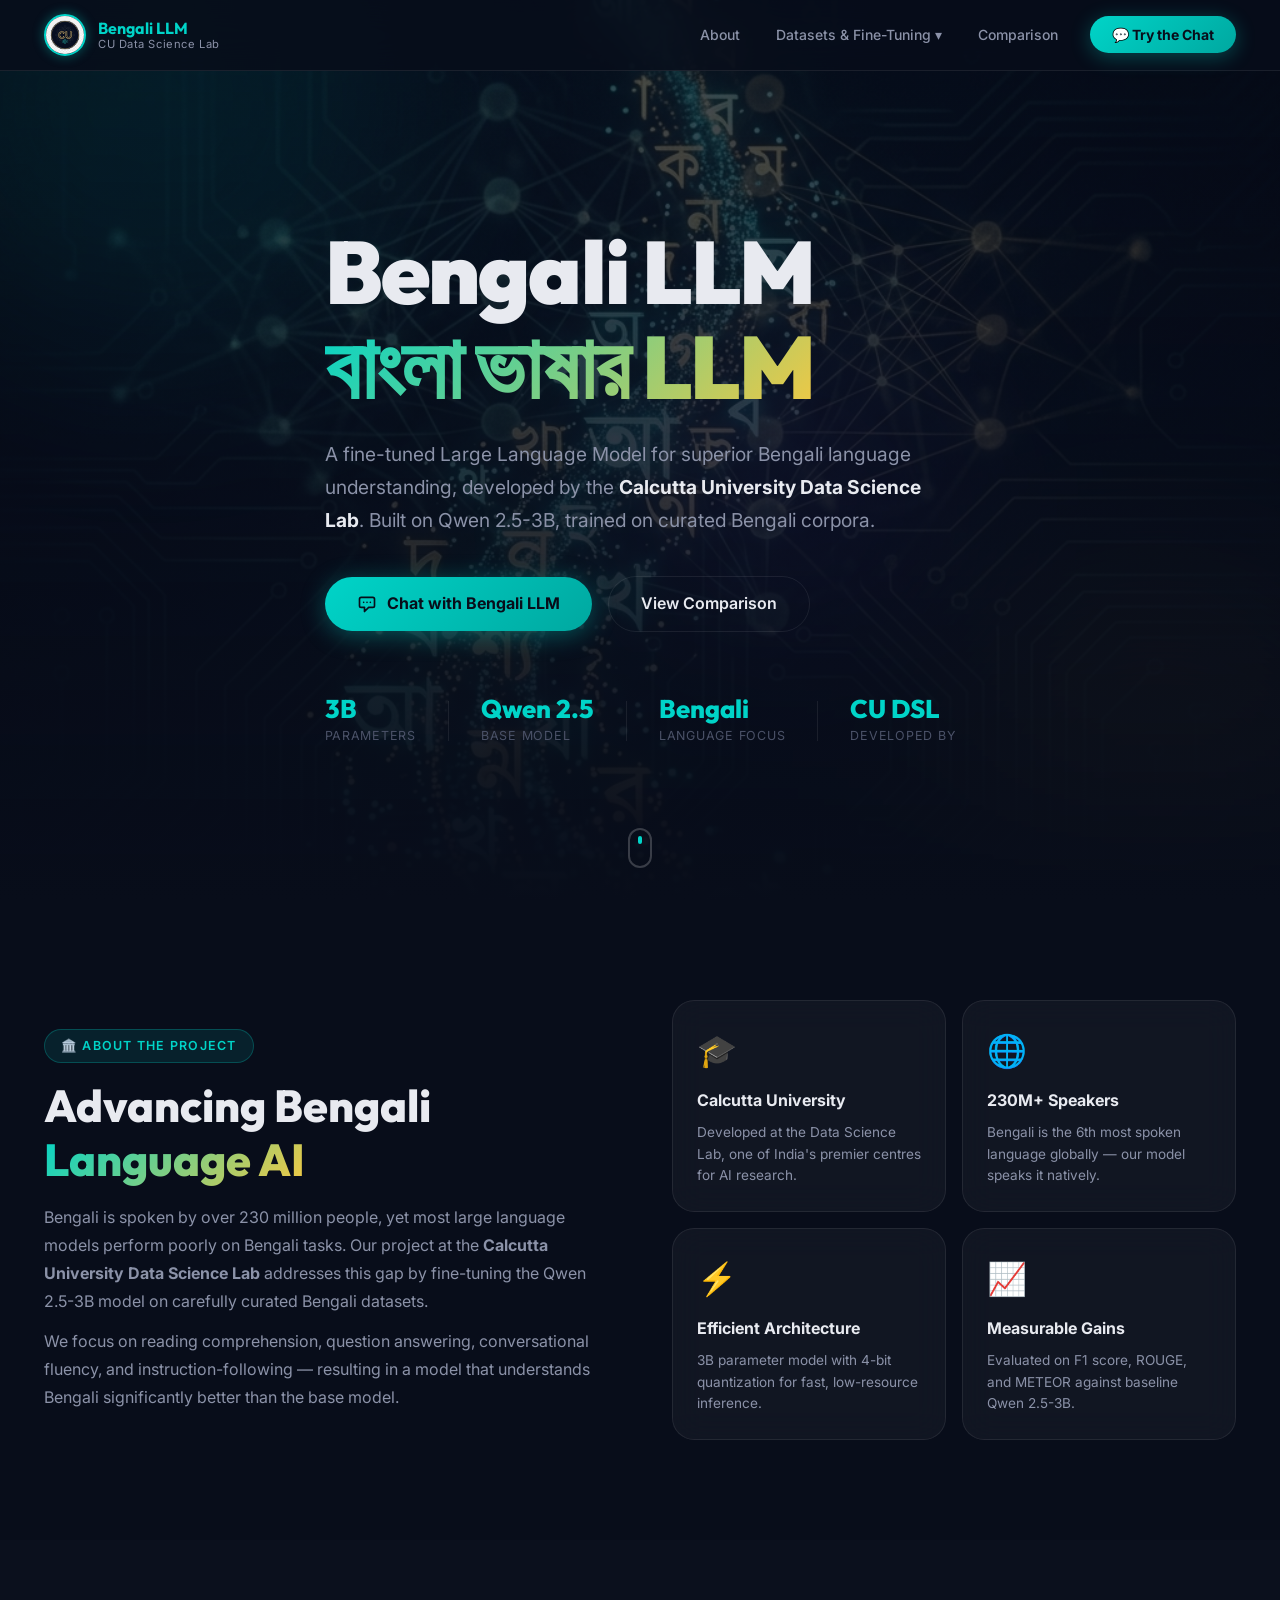
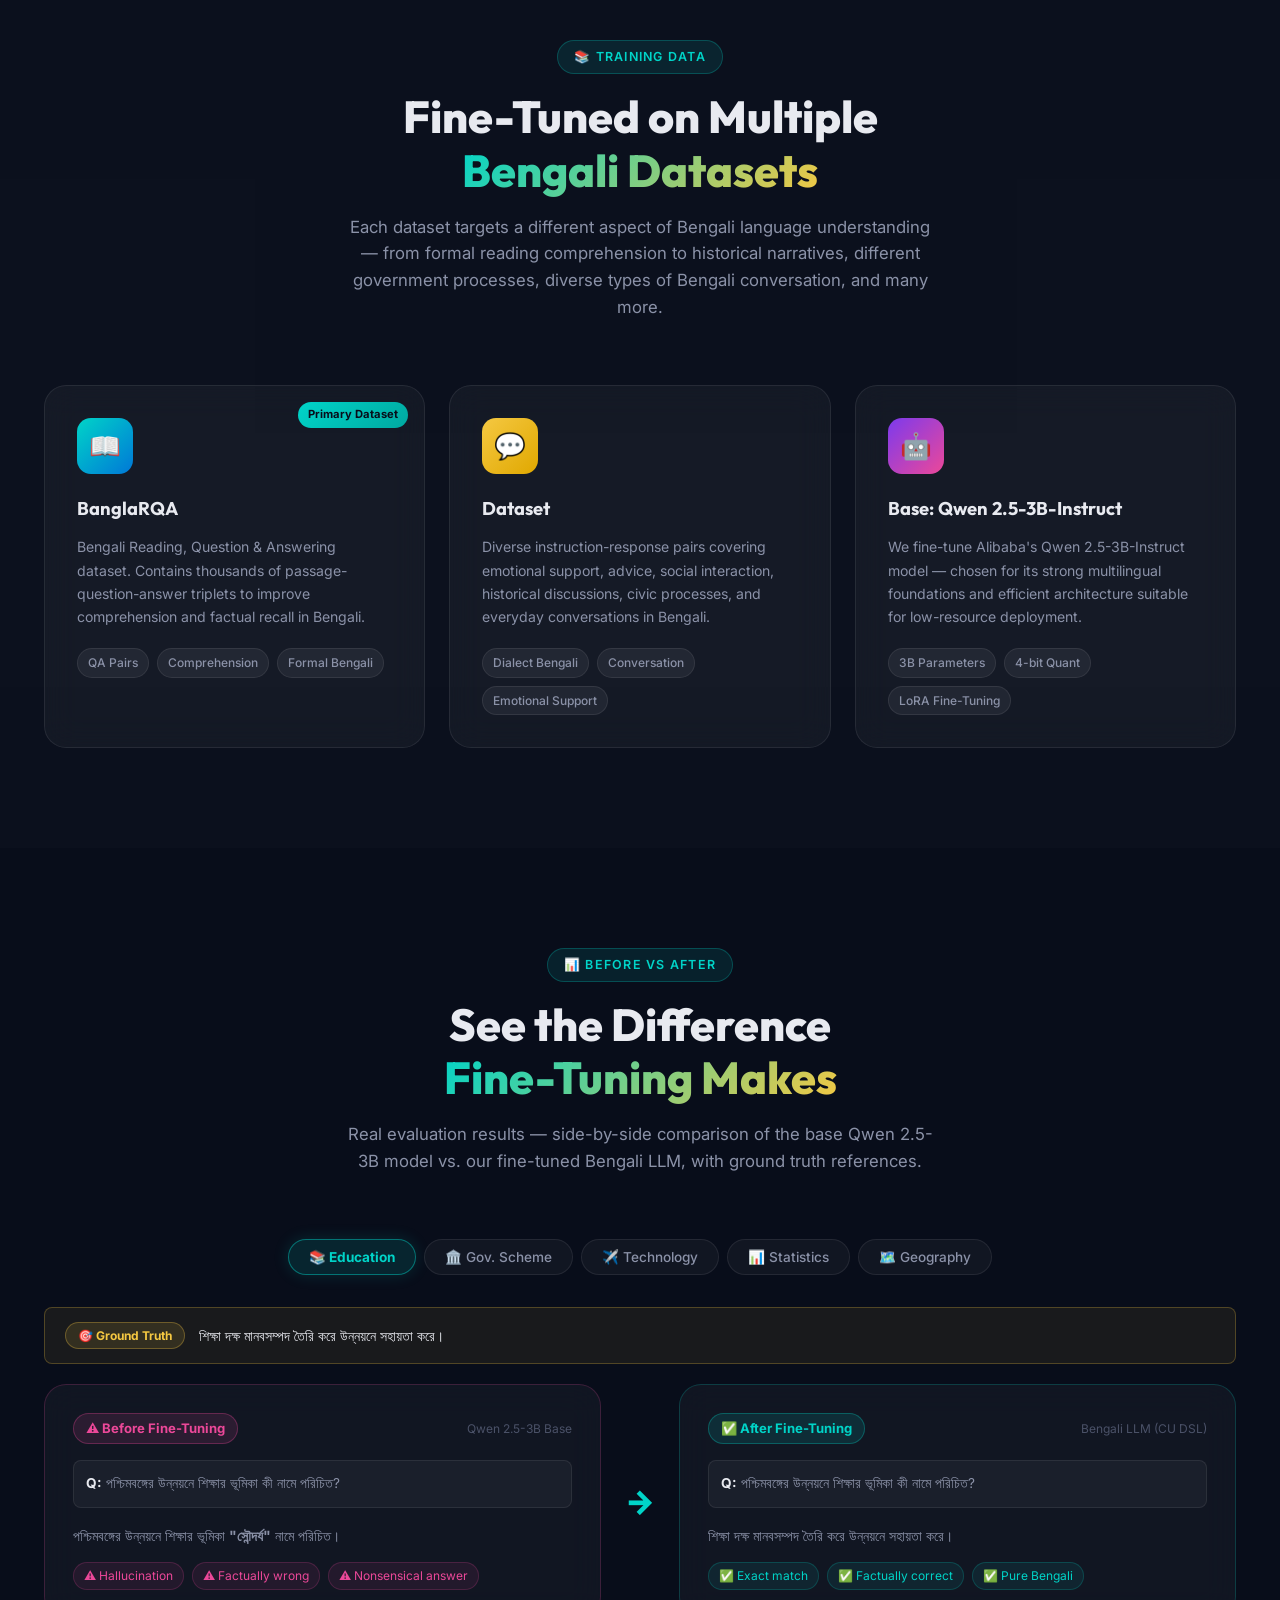
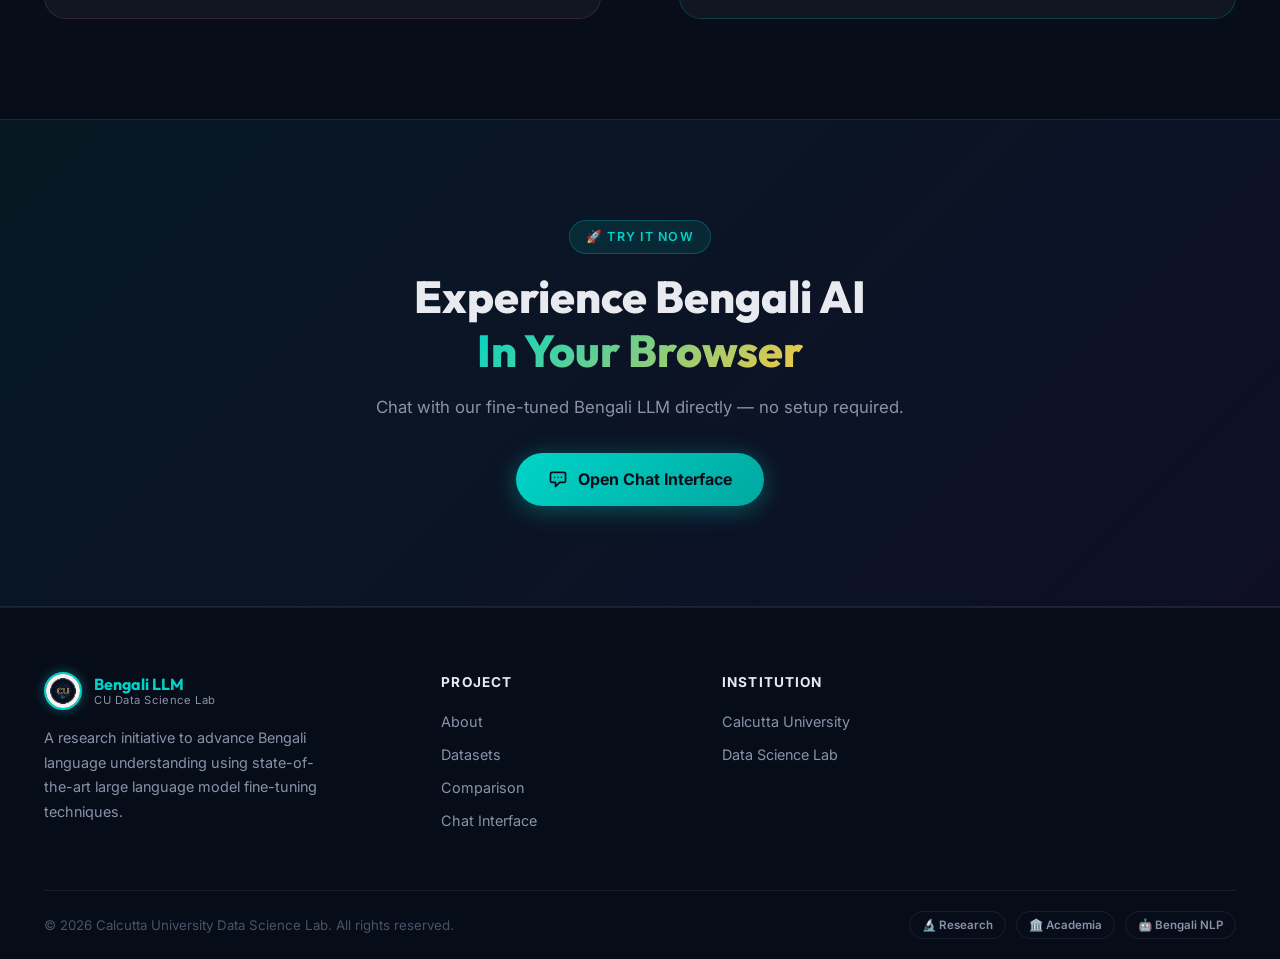
==== commit 5bcacae6: "frontned changes" ====
--- a/pages/index.html
+++ b/pages/index.html
@@ -69,9 +69,7 @@
       <li class="nav-item" role="none">
         <a href="#comparison" class="nav-link" role="menuitem">Comparison</a>
       </li>
-      <li class="nav-item" role="none">
-        <a href="#metrics" class="nav-link" role="menuitem">Metrics</a>
-      </li>
+
       <li role="none">
         <a href="chat.html" class="btn-chat-nav" id="nav-chat-btn" role="menuitem">
           💬 Try the Chat
@@ -91,7 +89,7 @@
     <li><a href="#about"      class="mobile-link" id="m-about">About</a></li>
     <li><a href="#datasets"   class="mobile-link" id="m-datasets">Datasets &amp; Fine-Tuning</a></li>
     <li><a href="#comparison" class="mobile-link" id="m-comparison">Comparison</a></li>
-    <li><a href="#metrics"    class="mobile-link" id="m-metrics">Metrics</a></li>
+
     <li><a href="chat.html"   class="btn-primary mobile-cta" id="m-chat">💬 Try the Chat</a></li>
   </ul>
 </div>
@@ -107,7 +105,7 @@
     <div class="container hero-content">
       <h1 class="hero-title animate-fade-up delay-1">
         Bengali LLM<br />
-        <span class="gradient-text">বাংলা ভাষার AI</span>
+        <span class="gradient-text">বাংলা ভাষার LLM</span>
       </h1>
       <p class="hero-subtitle animate-fade-up delay-2">
         A fine-tuned Large Language Model for superior Bengali language understanding,
@@ -469,85 +467,7 @@
     </div>
   </section>
 
-  <!-- ── Metrics ─────────────────────────────────────────────── -->
-  <section class="section section-alt" id="metrics" aria-label="Evaluation metrics">
-    <div class="container">
-      <div class="section-header center">
-        <span class="section-label">📈 Evaluation Results</span>
-        <h2 class="section-title">Measurable<br /><span class="gradient-text">Performance Gains</span></h2>
-        <p class="section-subtitle center-text">
-          Evaluated on the BanglaRQA test set using standard NLP metrics.
-          Our fine-tuned model shows significant improvement across all benchmarks.
-        </p>
-      </div>
-      <div class="metrics-grid">
-        <div class="metric-card glass-card" id="metric-f1">
-          <div class="metric-icon" style="color:var(--accent-teal);">🎯</div>
-          <div class="metric-label">F1 Score</div>
-          <div class="metric-comparison">
-            <div class="metric-bar-group">
-              <span class="metric-model-label">Base Model</span>
-              <div class="metric-bar-track"><div class="metric-bar" style="--fill: 34%; background: rgba(255,255,255,0.15);" data-value="34%"></div></div>
-              <span class="metric-val muted">34%</span>
-            </div>
-            <div class="metric-bar-group">
-              <span class="metric-model-label accent">Fine-tuned</span>
-              <div class="metric-bar-track"><div class="metric-bar" style="--fill: 67%; background: linear-gradient(90deg, var(--accent-teal), #00a8a0);" data-value="67%"></div></div>
-              <span class="metric-val">67%</span>
-            </div>
-          </div>
-        </div>
-        <div class="metric-card glass-card" id="metric-rouge1">
-          <div class="metric-icon" style="color:var(--accent-gold);">📝</div>
-          <div class="metric-label">ROUGE-1</div>
-          <div class="metric-comparison">
-            <div class="metric-bar-group">
-              <span class="metric-model-label">Base Model</span>
-              <div class="metric-bar-track"><div class="metric-bar" style="--fill: 28%; background: rgba(255,255,255,0.15);" data-value="28%"></div></div>
-              <span class="metric-val muted">28%</span>
-            </div>
-            <div class="metric-bar-group">
-              <span class="metric-model-label accent">Fine-tuned</span>
-              <div class="metric-bar-track"><div class="metric-bar" style="--fill: 62%; background: linear-gradient(90deg, var(--accent-gold), #e0a800);" data-value="62%"></div></div>
-              <span class="metric-val gold">62%</span>
-            </div>
-          </div>
-        </div>
-        <div class="metric-card glass-card" id="metric-rouge2">
-          <div class="metric-icon" style="color:var(--accent-purple);">📊</div>
-          <div class="metric-label">ROUGE-2</div>
-          <div class="metric-comparison">
-            <div class="metric-bar-group">
-              <span class="metric-model-label">Base Model</span>
-              <div class="metric-bar-track"><div class="metric-bar" style="--fill: 15%; background: rgba(255,255,255,0.15);" data-value="15%"></div></div>
-              <span class="metric-val muted">15%</span>
-            </div>
-            <div class="metric-bar-group">
-              <span class="metric-model-label accent">Fine-tuned</span>
-              <div class="metric-bar-track"><div class="metric-bar" style="--fill: 48%; background: linear-gradient(90deg, var(--accent-purple), #6025d0);" data-value="48%"></div></div>
-              <span class="metric-val purple">48%</span>
-            </div>
-          </div>
-        </div>
-        <div class="metric-card glass-card" id="metric-meteor">
-          <div class="metric-icon" style="color:var(--accent-pink);">☄️</div>
-          <div class="metric-label">METEOR</div>
-          <div class="metric-comparison">
-            <div class="metric-bar-group">
-              <span class="metric-model-label">Base Model</span>
-              <div class="metric-bar-track"><div class="metric-bar" style="--fill: 22%; background: rgba(255,255,255,0.15);" data-value="22%"></div></div>
-              <span class="metric-val muted">22%</span>
-            </div>
-            <div class="metric-bar-group">
-              <span class="metric-model-label accent">Fine-tuned</span>
-              <div class="metric-bar-track"><div class="metric-bar" style="--fill: 54%; background: linear-gradient(90deg, var(--accent-pink), #c2185b);" data-value="54%"></div></div>
-              <span class="metric-val pink">54%</span>
-            </div>
-          </div>
-        </div>
-      </div>
-    </div>
-  </section>
+
 
   <!-- ── CTA ────────────────────────────────────────────────── -->
   <section class="cta-section" id="cta" aria-label="Call to action">
@@ -584,17 +504,7 @@
           <li><a href="#about"      id="footer-about">About</a></li>
           <li><a href="#datasets"   id="footer-datasets">Datasets</a></li>
           <li><a href="#comparison" id="footer-comparison">Comparison</a></li>
-          <li><a href="#metrics"    id="footer-metrics">Metrics</a></li>
           <li><a href="chat.html"   id="footer-chat">Chat Interface</a></li>
-        </ul>
-      </div>
-      <div class="footer-col">
-        <h4>Research</h4>
-        <ul>
-          <li><a href="#" id="footer-paper">Research Paper</a></li>
-          <li><a href="#" id="footer-hf">HuggingFace Model</a></li>
-          <li><a href="#" id="footer-github">GitHub Repository</a></li>
-          <li><a href="#" id="footer-demo">Live Demo</a></li>
         </ul>
       </div>
       <div class="footer-col">
